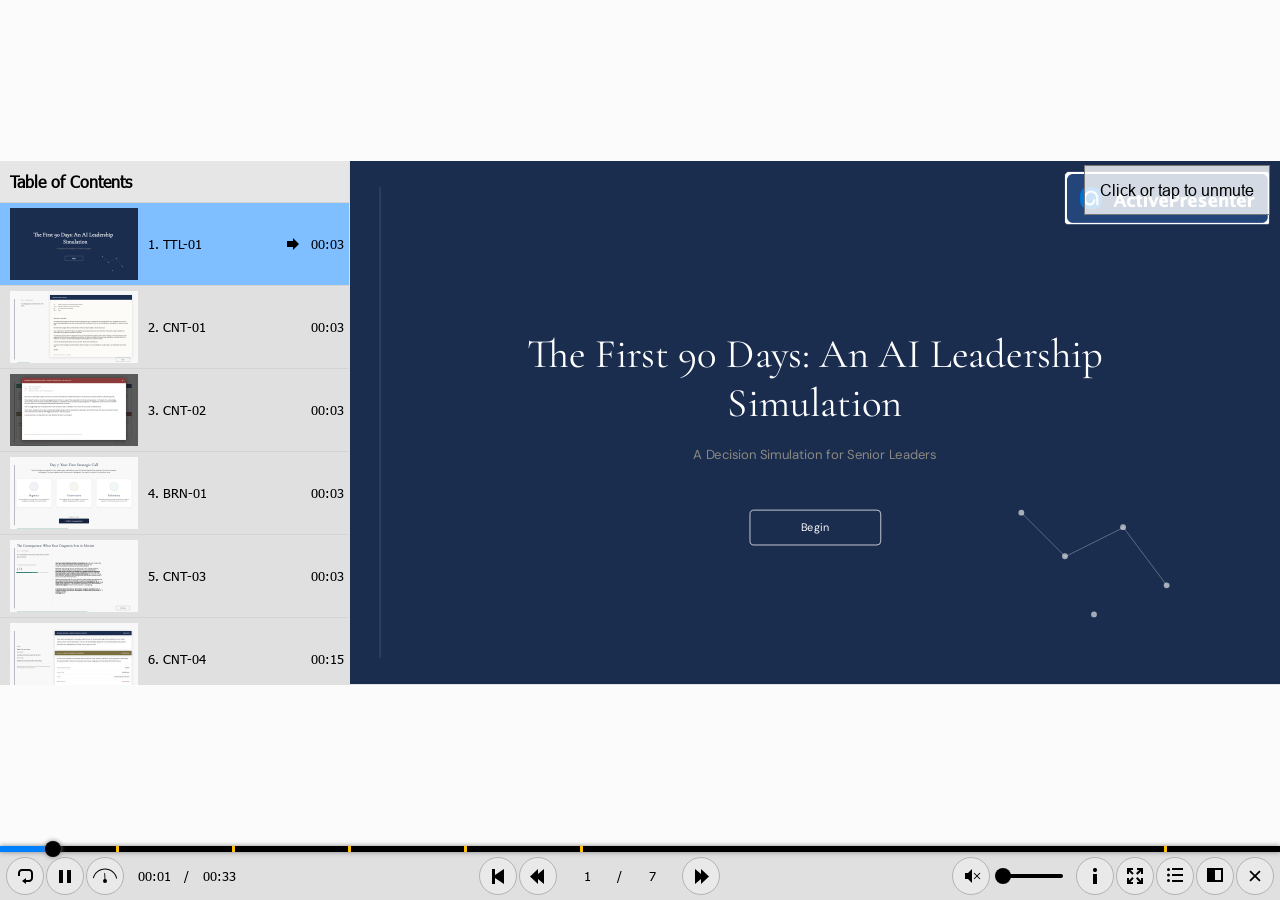
==== index.html @ d63bf832 "Add files via upload" ====
﻿<!DOCTYPE html>
<html lang="en-US" dir="ltr">
<head>
	<title>first_90_days_v01</title>
	<meta http-equiv="X-UA-Compatible" content="IE=Edge,chrome=1" />
	<meta http-equiv="Content-Type" content="text/html; charset=utf-8"/>
	<meta name="generator" content="ActivePresenter 10.1.1"/>
	<meta name="author" content="Ben Cassidy" />
	<meta name="description" content=""/>
	<meta name="copyright" content=" " />
	<meta name="viewport" content="initial-scale=1.0">
	<meta name="apple-mobile-web-app-capable" content="yes">
	<style>
		html {
			height: 100%;
		}
		body {
			height: 100%;
			margin: 0;
			padding: 0;
		}
		.ap-prez-container {
			position: relative;
			height: 100%;
			overflow: hidden;
			outline: none;
		}
	</style>
	<link rel="stylesheet" type="text/css" href="player/rlplayer.css" />
	<script type="text/javascript" src="player/rlplayer.js"></script>
	<script type="text/javascript" src="player/rlplayer.lang.en-US.js"></script>
	
	
	
	
	

</head>
<body>
	<div id="lqMz5QfJ" class="ap-prez-container" lang="en-US" dir="ltr">
		<script type="text/javascript">
			AtomiAP.open("rlprez.js", "lqMz5QfJ", {
				playMode: "Demo",
				preloader: {zIndex: 2,diameter: 60,density: 9,range: 1000,speed: 1,color:'#2090E6',shape:'oval'}
			});
		</script>
	</div>
</body>
</html>
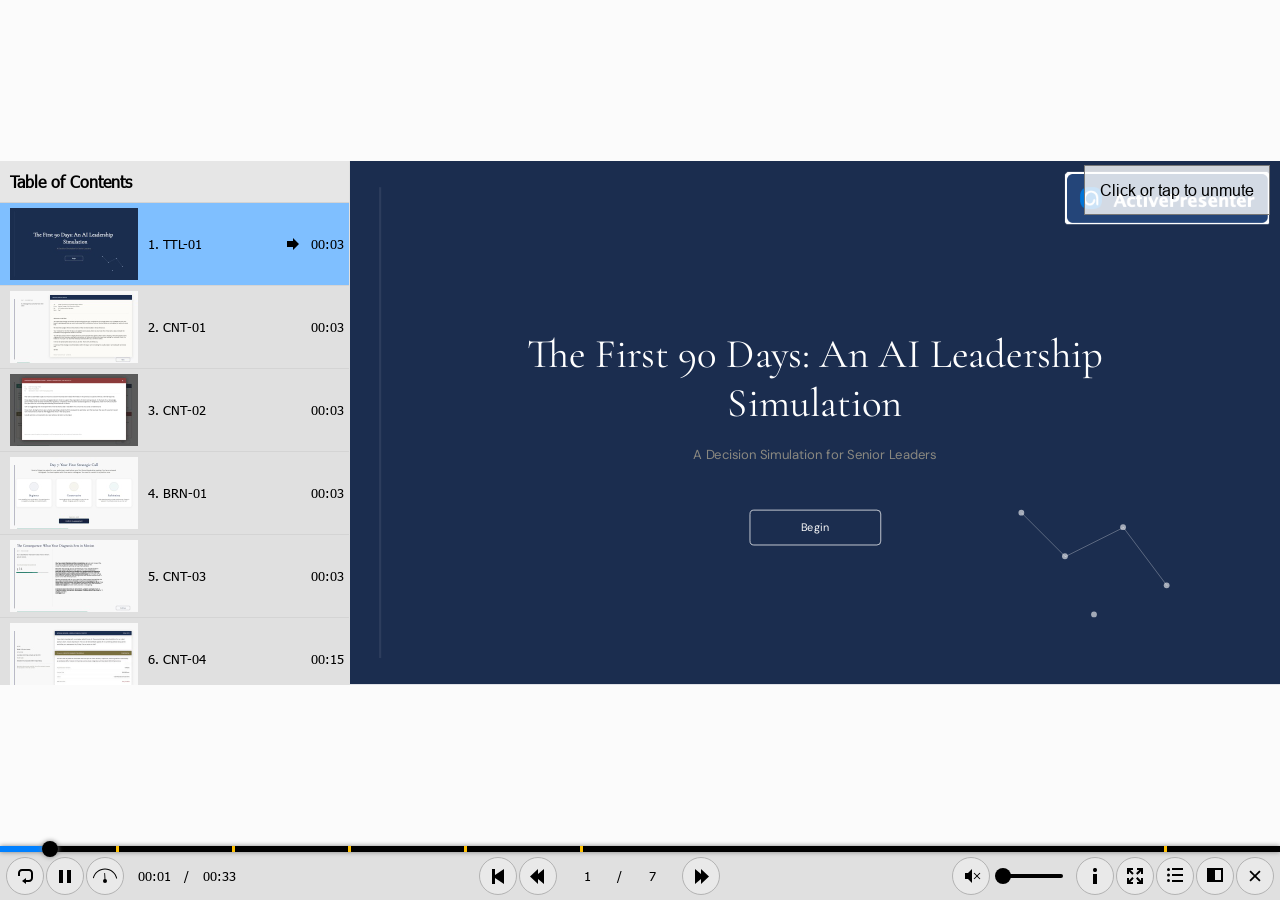
==== commit bcb0859f: "Add files via upload" ====
--- a/index.html
+++ b/index.html
@@ -40,7 +40,7 @@
 	<div id="lqMz5QfJ" class="ap-prez-container" lang="en-US" dir="ltr">
 		<script type="text/javascript">
 			AtomiAP.open("rlprez.js", "lqMz5QfJ", {
-				playMode: "Demo",
+				playMode: "Test",
 				preloader: {zIndex: 2,diameter: 60,density: 9,range: 1000,speed: 1,color:'#2090E6',shape:'oval'}
 			});
 		</script>
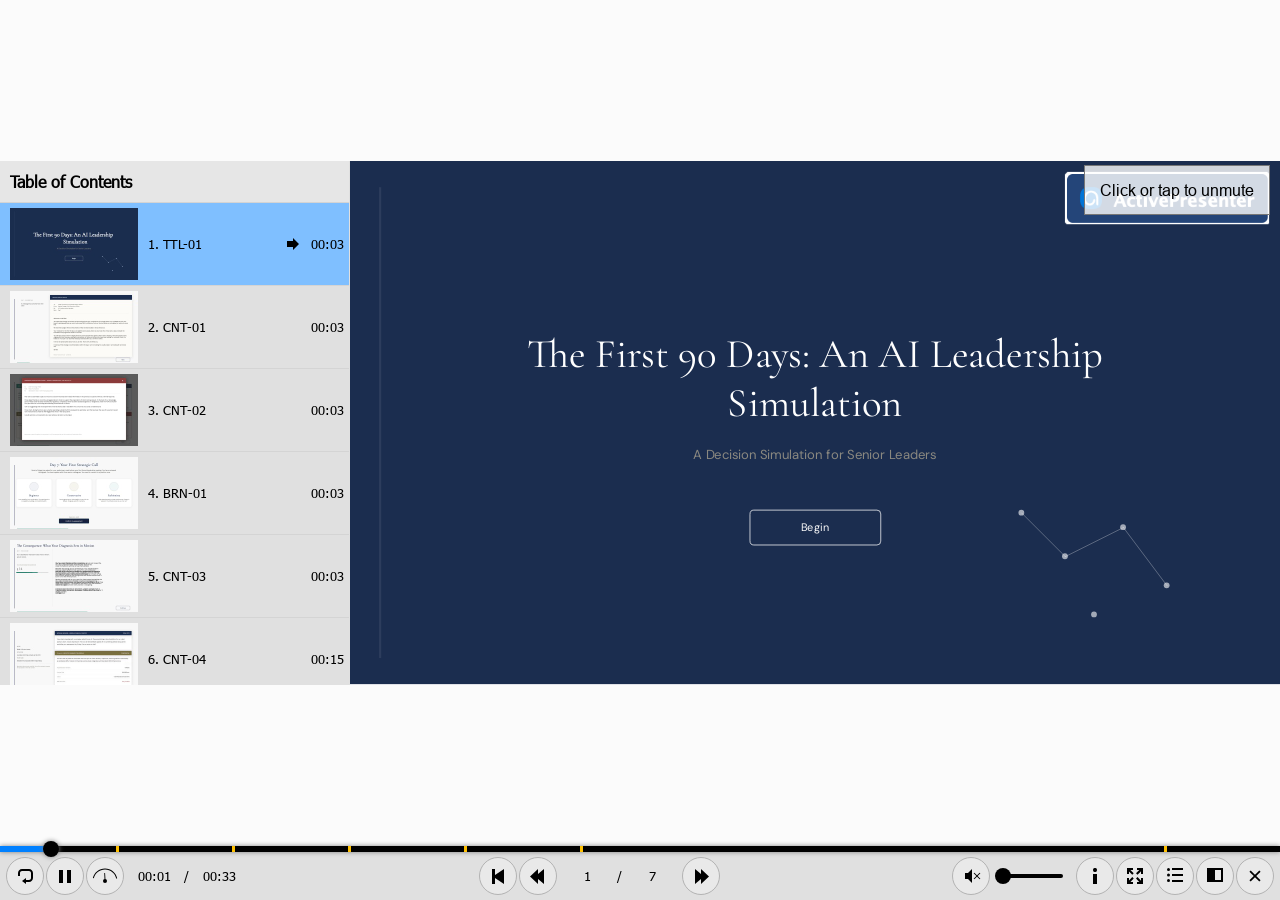
==== commit 8e55ed69: "Add files via upload" ====
--- a/index.html
+++ b/index.html
@@ -40,7 +40,7 @@
 	<div id="lqMz5QfJ" class="ap-prez-container" lang="en-US" dir="ltr">
 		<script type="text/javascript">
 			AtomiAP.open("rlprez.js", "lqMz5QfJ", {
-				playMode: "Test",
+				playMode: "Practice",
 				preloader: {zIndex: 2,diameter: 60,density: 9,range: 1000,speed: 1,color:'#2090E6',shape:'oval'}
 			});
 		</script>
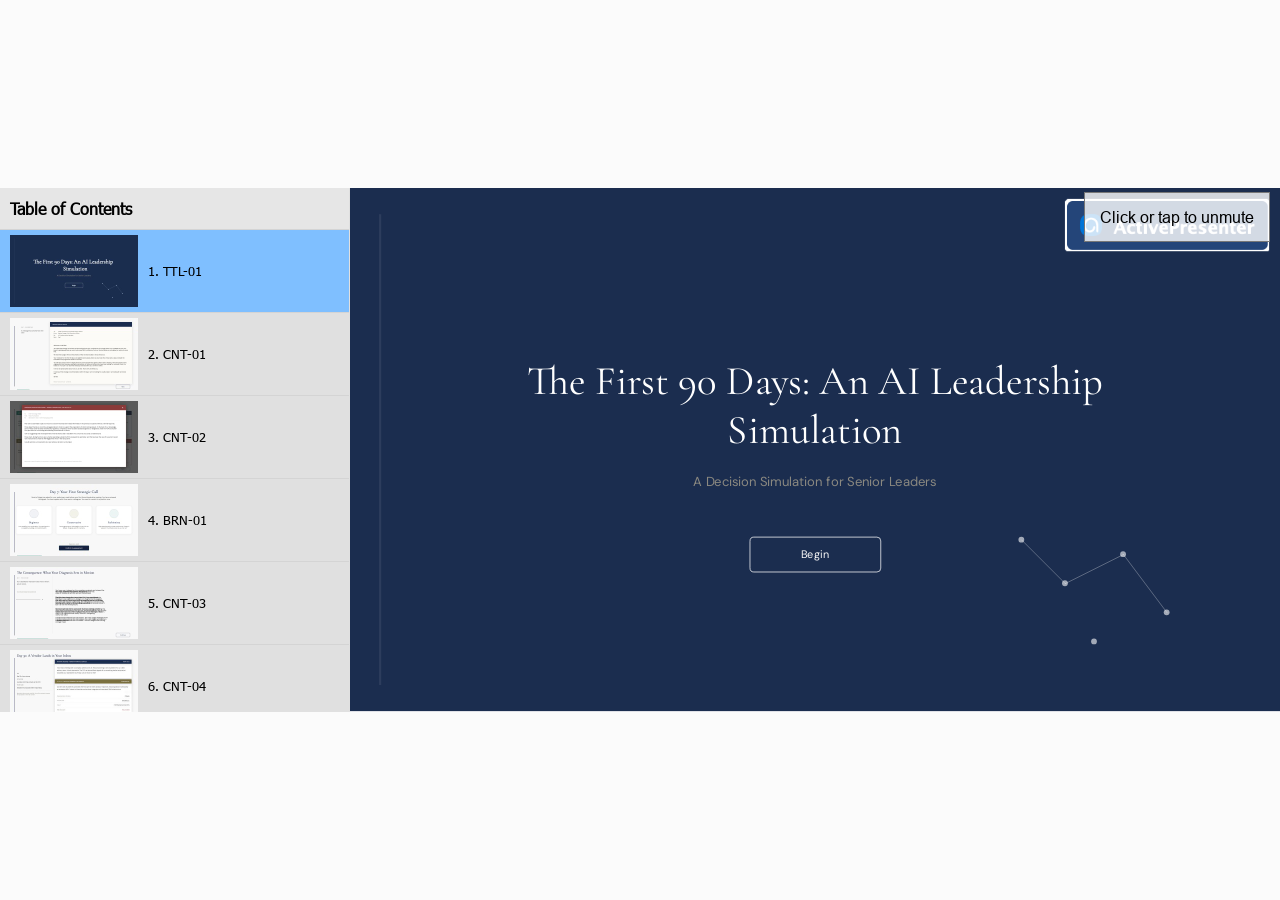
==== commit 41b92ed6: "Update title from first_90_days_v01 to v07" ====
--- a/index.html
+++ b/index.html
@@ -1,7 +1,7 @@
 ﻿<!DOCTYPE html>
 <html lang="en-US" dir="ltr">
 <head>
-	<title>first_90_days_v01</title>
+	<title>first_90_days_v07</title>
 	<meta http-equiv="X-UA-Compatible" content="IE=Edge,chrome=1" />
 	<meta http-equiv="Content-Type" content="text/html; charset=utf-8"/>
 	<meta name="generator" content="ActivePresenter 10.1.1"/>
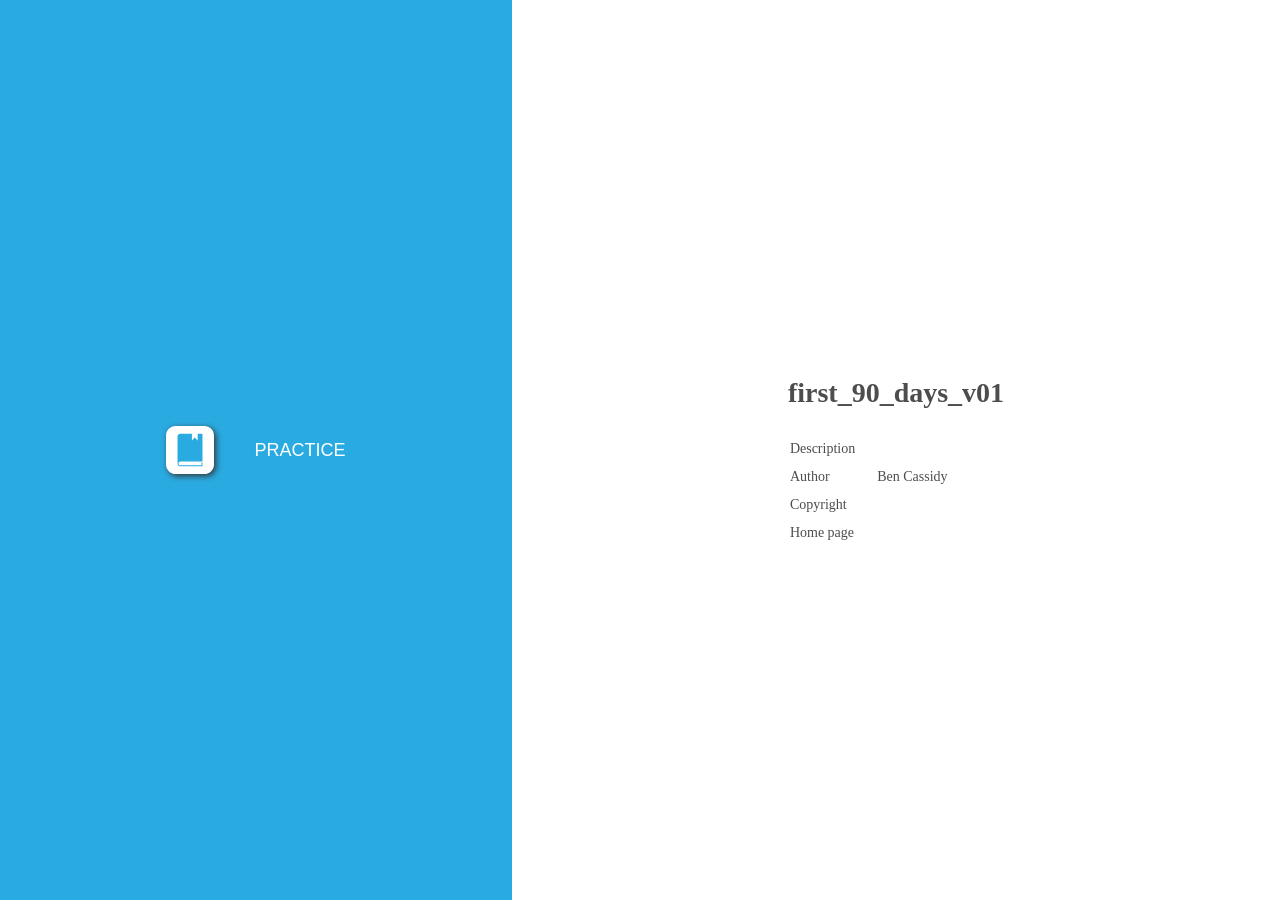
==== commit 8dba771f: "Add files via upload" ====
--- a/index.html
+++ b/index.html
@@ -1,49 +1,291 @@
 ﻿<!DOCTYPE html>
 <html lang="en-US" dir="ltr">
 <head>
-	<title>first_90_days_v07</title>
+	<title>first_90_days_v01</title>
 	<meta http-equiv="X-UA-Compatible" content="IE=Edge,chrome=1" />
 	<meta http-equiv="Content-Type" content="text/html; charset=utf-8"/>
 	<meta name="generator" content="ActivePresenter 10.1.1"/>
 	<meta name="author" content="Ben Cassidy" />
+	<meta name="copyright" content=" " />
 	<meta name="description" content=""/>
-	<meta name="copyright" content=" " />
 	<meta name="viewport" content="initial-scale=1.0">
 	<meta name="apple-mobile-web-app-capable" content="yes">
+
 	<style>
-		html {
-			height: 100%;
-		}
 		body {
-			height: 100%;
-			margin: 0;
-			padding: 0;
-		}
-		.ap-prez-container {
-			position: relative;
-			height: 100%;
-			overflow: hidden;
-			outline: none;
-		}
+			background-color: #ffffff;
+			color: #4d4d4d;
+			font-family: "Verdana";
+			margin: 0px;
+			padding: 0px;
+			display: flex;
+			flex-direction: row;
+			min-height: 100vh;
+		}
+		.ap-mode-buttons-container {
+			background-color: #29abe2;
+			min-height: 100%;
+			flex: 2;
+			display: flex;
+			justify-content: center;
+			align-items: center;
+		}
+		.ap-mode-buttons {
+			background-color: #29abe2;
+			display: flex;
+			flex-direction: column;
+			align-items: flex-start;
+			max-width: 100%;
+		}
+		.ap-mode-button {
+			background-color: transparent;
+			color: #ffffff;
+			border: none;
+			margin: 10px;
+			text-transform: uppercase;
+			display: flex;
+			flex-direction: row;
+			align-items: center;
+		}
+		.ap-project-information-container {
+			min-height: 100%;
+			flex: 3;
+			display: flex;
+			justify-content: center;
+			align-items: center;
+		}
+		.ap-project-information {
+			font-size: 14px;
+		}
+
+		.ap-mode-button svg {
+			width: 48px;
+			height: 48px;
+			margin: 10px 20px 10px 20px;
+			display: inline-block;
+			filter: drop-shadow(2px 2px 3px #333333);
+		}
+
+		.ap-mode-button {
+		}
+
+		.ap-mode-button:hover {
+			background-color: rgba(255, 255, 255, 0.2);
+		}
+
+		.ap-mode-button span {
+			margin: 10px 20px 10px 20px;
+			font-size: 18px;
+		}
+
+		h1 {
+			font-size: 28px;
+			font-weight: bold;
+			margin: 25px 0px 25px 0px;
+		}
+
+		.ap-project-information td {
+			padding: 5px 20px 5px 0px;
+		}
+
+		a:link {color:#4d4d4d; text-decoration:none;}
+		a:visited {color:#4d4d4d; text-decoration:none}
+		a:active {color:#4d4d4d; text-decoration:none}
+		a:hover {color:#4d4d4d; text-decoration:none}
+		
+		@media (max-width: 1024px) and (orientation: portrait) {
+			body {
+				flex-direction: column;
+			}
+			.ap-mode-buttons-container {
+				width: 100%;
+				flex: 3;
+			}
+			.ap-project-information-container {
+				width: 100%;
+				flex: 2;
+			}
+		}
+		
+		@media (max-width: 640px) and (max-height: 640px) {
+			.ap-mode-button svg {
+				width: 32px;
+				height: 32px;
+			}
+			.ap-mode-button span {
+				margin: 5px 10px 5px 10px;
+				font-size: 14px;
+			}
+			.ap-project-information {
+				font-size: 12px;
+			}
+		}
+
 	</style>
-	<link rel="stylesheet" type="text/css" href="player/rlplayer.css" />
-	<script type="text/javascript" src="player/rlplayer.js"></script>
-	<script type="text/javascript" src="player/rlplayer.lang.en-US.js"></script>
-	
-	
-	
-	
-	
-
+
+	<script type="text/javascript">
+		var language = {"OpenPrezError":"Could not open presentation.\nError: ","TestIntro":"Choose this mode to do a test","TutorialIntro":"Tutorial mode","Practice":"Practice","PracticeIntro":"Choose this mode to practise more","Tutorial":"Tutorial","Homepage":"Home page","Copyright":"Copyright","DemoIntro":"Play presentation automatically","Test":"Test","Demo":"Demonstration","Author":"Author","Description":"Description"};
+		var PlayModes = {
+			DEMO: 1,
+			TUT: 2,
+			PRAC: 4,
+			TEST: 8
+		};
+
+		var opmodes = 4;
+		function openPrez(url, mode) {
+			var fullUrl = '' + url;
+			try {
+				var margin = 40;
+				var top = margin,
+					left = margin,
+					width = screen.availWidth - 2 * margin,
+					height = screen.availHeight - 4 * margin;
+				var styles = 'top=' + top + ',left=' + left + ',width=' + width + ',height=' + height
+					+ ',location=no,toolbar=no,directories=no,status=no,menubar=no,scrollbars=yes,resizable=yes';
+				var owin = window.open(encodeURI(fullUrl), '_blank', styles);
+				if (owin)
+					owin.focus();
+			}
+			catch (e) {
+				alert(language.OpenPrezError + e);
+			}
+			return false;
+		};
+		function setElementText(id, text) {
+			document.getElementById(id).innerHTML = text;
+		}
+		function setElementTitle(id, text) {
+			document.getElementById(id).setAttribute('title', text);
+		}
+		function hideElement(id) {
+			document.getElementById(id).style.display = 'none';
+		}
+	</script>
 </head>
+
 <body>
-	<div id="lqMz5QfJ" class="ap-prez-container" lang="en-US" dir="ltr">
-		<script type="text/javascript">
-			AtomiAP.open("rlprez.js", "lqMz5QfJ", {
-				playMode: "Practice",
-				preloader: {zIndex: 2,diameter: 60,density: 9,range: 1000,speed: 1,color:'#2090E6',shape:'oval'}
-			});
-		</script>
+	<div class="ap-mode-buttons-container">
+		<div class="ap-mode-buttons">
+			<button id="ap-mode-demo" class="ap-mode-button" onclick="openPrez('demo.html')">
+				<svg version="1.1" id="Layer_1" xmlns="http://www.w3.org/2000/svg" xmlns:xlink="http://www.w3.org/1999/xlink" x="0px" y="0px" viewBox="0 0 50 50" style="enable-background:new 0 0 50 50;" xml:space="preserve">
+					<style type="text/css">
+						.st0{fill:#FFFFFF;}
+						.st1{fill:#29ABE2;}
+					</style>
+					<path class="st0" d="M40,50H10C4.48,50,0,45.52,0,40l0-30C0,4.48,4.48,0,10,0l30,0c5.52,0,10,4.48,10,10v30C50,45.52,45.52,50,40,50z"/>
+					<rect x="8" y="8" transform="matrix(-1.836970e-16 1 -1 -1.836970e-16 50 3.552714e-15)" class="st1" width="34" height="34"/>
+					<rect x="14" y="9" transform="matrix(-1.836970e-16 1 -1 -1.836970e-16 50 3.552714e-15)" class="st0" width="22" height="32"/>
+					<rect x="35" y="9" transform="matrix(-1.836970e-16 1 -1 -1.836970e-16 48 -26)" class="st0" width="4" height="4"/>
+					<rect x="35" y="37" transform="matrix(-1.836970e-16 1 -1 -1.836970e-16 76 2)" class="st0" width="4" height="4"/>
+					<rect x="27" y="9" transform="matrix(-1.836970e-16 1 -1 -1.836970e-16 40 -18)" class="st0" width="4" height="4"/>
+					<rect x="27" y="37" transform="matrix(-1.836970e-16 1 -1 -1.836970e-16 68 10)" class="st0" width="4" height="4"/>
+					<rect x="19" y="9" transform="matrix(-1.836970e-16 1 -1 -1.836970e-16 32 -10)" class="st0" width="4" height="4"/>
+					<rect x="19" y="37" transform="matrix(-1.836970e-16 1 -1 -1.836970e-16 60 18)" class="st0" width="4" height="4"/>
+					<rect x="11" y="9" transform="matrix(-1.836970e-16 1 -1 -1.836970e-16 24 -2)" class="st0" width="4" height="4"/>
+					<rect x="11" y="37" transform="matrix(-1.836970e-16 1 -1 -1.836970e-16 52 26)" class="st0" width="4" height="4"/>
+					<polygon class="st1" points="22,21 29,25 22,29 "/>
+				</svg>
+
+				<span id="ap-label-mode-demo">Demonstration</span>
+			</button>
+			<button id="ap-mode-tutorial" class="ap-mode-button" onclick="openPrez('tutorial.html')">
+				<svg version="1.1" id="Layer_1" xmlns="http://www.w3.org/2000/svg" xmlns:xlink="http://www.w3.org/1999/xlink" x="0px" y="0px" viewBox="0 0 50 50" style="enable-background:new 0 0 50 50;" xml:space="preserve">
+				<style type="text/css">
+					.st0{fill:#FFFFFF;}
+					.st1{fill:#29ABE2;}
+				</style>
+				<path class="st0" d="M40,50H10C4.48,50,0,45.52,0,40l0-30C0,4.48,4.48,0,10,0l30,0c5.52,0,10,4.48,10,10v30C50,45.52,45.52,50,40,50z"/>
+				<rect x="11.5" y="4.5" transform="matrix(-1.836970e-16 1 -1 -1.836970e-16 46.5 -3.5)" class="st1" width="27" height="34"/>
+				<path class="st1" d="M42,39H23.45c-0.23-1.14-1.24-2-2.45-2s-2.22,0.86-2.45,2H8v1h10.55c0.23,1.14,1.24,2,2.45,2s2.22-0.86,2.45-2 H42V39z"/>
+				<rect x="14" y="4" transform="matrix(-1.836970e-16 1 -1 -1.836970e-16 45 -5)" class="st0" width="22" height="32"/>
+				<path class="st1" d="M17.5,19L17.5,19c-1.93,0-3.5-1.57-3.5-3.5v0c0-1.93,1.57-3.5,3.5-3.5h0c1.93,0,3.5,1.57,3.5,3.5v0 C21,17.43,19.43,19,17.5,19z"/>
+				<path class="st1" d="M12,29c0-4.97,2.46-9,5.5-9s5.5,4.03,5.5,9H12z"/>
+				</svg>
+
+				<span id="ap-label-mode-tutorial">Tutorial</span>
+			</button>
+			<button id="ap-mode-practice" class="ap-mode-button" onclick="openPrez('practice.html')">
+				<svg version="1.1" id="Layer_1" xmlns="http://www.w3.org/2000/svg" xmlns:xlink="http://www.w3.org/1999/xlink" x="0px" y="0px" viewBox="0 0 50 50" style="enable-background:new 0 0 50 50;" xml:space="preserve">
+				<style type="text/css">
+					.st0{fill:#FFFFFF;}
+					.st1{fill:#29ABE2;}
+				</style>
+				<path class="st0" d="M40,50H10C4.48,50,0,45.52,0,40l0-30C0,4.48,4.48,0,10,0l30,0c5.52,0,10,4.48,10,10v30C50,45.52,45.52,50,40,50z"/>
+				<path class="st1" d="M15.08,37H38V9c0-0.55-0.45-1-1-1h-4v7l-3-3l-3,3V8H15c-1.66,0-3,1.34-3,3v28c0,1.66,1.34,3,3,3h22h1v-1v-3h-1 v3H15.08C13.93,41,13,40.1,13,39C13,37.9,13.93,37,15.08,37z"/>
+				</svg>
+
+				<span id="ap-label-mode-practice">Practice</span>
+			</button>
+			<button id="ap-mode-test" class="ap-mode-button" onclick="openPrez('test.html')">
+				<svg version="1.1" id="Layer_1" xmlns="http://www.w3.org/2000/svg" xmlns:xlink="http://www.w3.org/1999/xlink" x="0px" y="0px" viewBox="0 0 50 50" style="enable-background:new 0 0 50 50;" xml:space="preserve">
+					<style type="text/css">
+						.st0{fill:#FFFFFF;}
+						.st1{fill:#29ABE2;}
+					</style>
+					<path class="st0" d="M40,50H10C4.48,50,0,45.52,0,40l0-30C0,4.48,4.48,0,10,0l30,0c5.52,0,10,4.48,10,10v30C50,45.52,45.52,50,40,50z"/>
+					<path class="st1" d="M10,26L10,26c0-6.63,5.37-12,12-12h0c6.63,0,12,5.37,12,12v0c0,6.63-5.37,12-12,12h0C15.37,38,10,32.63,10,26z"/>
+					<path class="st1" d="M41.71,13.71l-1.41-1.41l-7.83,7.83c0.35,0.62,0.64,1.27,0.87,1.95L41.71,13.71z"/>
+					<path class="st0" d="M17.71,21.29l-1.41,1.41l8.21,8.21l8.83-8.83c-0.24-0.68-0.53-1.34-0.87-1.95l-7.96,7.96L17.71,21.29z"/>
+				</svg>
+
+				<span id="ap-label-mode-test">Test</span>
+			</button>
+		</div>
 	</div>
+
+	<div class="ap-project-information-container">
+		<div class="ap-project-information">
+			<h1>first_90_days_v01</h1>
+			<table>
+				<tr>
+					<td id="ap-label-description">Description</td>
+					<td></td>
+				</tr>
+				<tr>
+					<td id="ap-label-author">Author</td>
+					<td>Ben Cassidy</td>
+				</tr>
+				<tr>
+					<td id="ap-label-copyright">Copyright</td>
+					<td></td>
+				</tr>
+				<tr>
+					<td id="ap-label-homepage">Homepage</td>
+					<td><a href="" target="_blank"></a></td>
+				</tr>
+			</table>
+		</div>
+	</div>
+
+	<script>
+		if (language) {
+			setElementText("ap-label-mode-demo", language.Demo);
+			setElementText("ap-label-mode-tutorial", language.Tutorial);
+			setElementText("ap-label-mode-practice", language.Practice);
+			setElementText("ap-label-mode-test", language.Test);
+
+			setElementTitle("ap-mode-demo", language.DemoIntro);
+			setElementTitle("ap-mode-tutorial", language.TutorialIntro);
+			setElementTitle("ap-mode-practice", language.PracticeIntro);
+			setElementTitle("ap-mode-test", language.TestIntro);
+
+			setElementText("ap-label-description", language.Description);
+			setElementText("ap-label-author", language.Author);
+			setElementText("ap-label-copyright", language.Copyright);
+			setElementText("ap-label-homepage", language.Homepage);
+		}
+
+		if (opmodes){
+			if ((PlayModes.DEMO & opmodes) != PlayModes.DEMO)
+				hideElement("ap-mode-demo");
+			if ((PlayModes.TUT & opmodes) != PlayModes.TUT)
+				hideElement("ap-mode-tutorial");
+			if ((PlayModes.PRAC & opmodes) != PlayModes.PRAC)
+				hideElement("ap-mode-practice");
+			if ((PlayModes.TEST & opmodes) != PlayModes.TEST)
+				hideElement("ap-mode-test");
+		}
+	</script>
 </body>
 </html>
